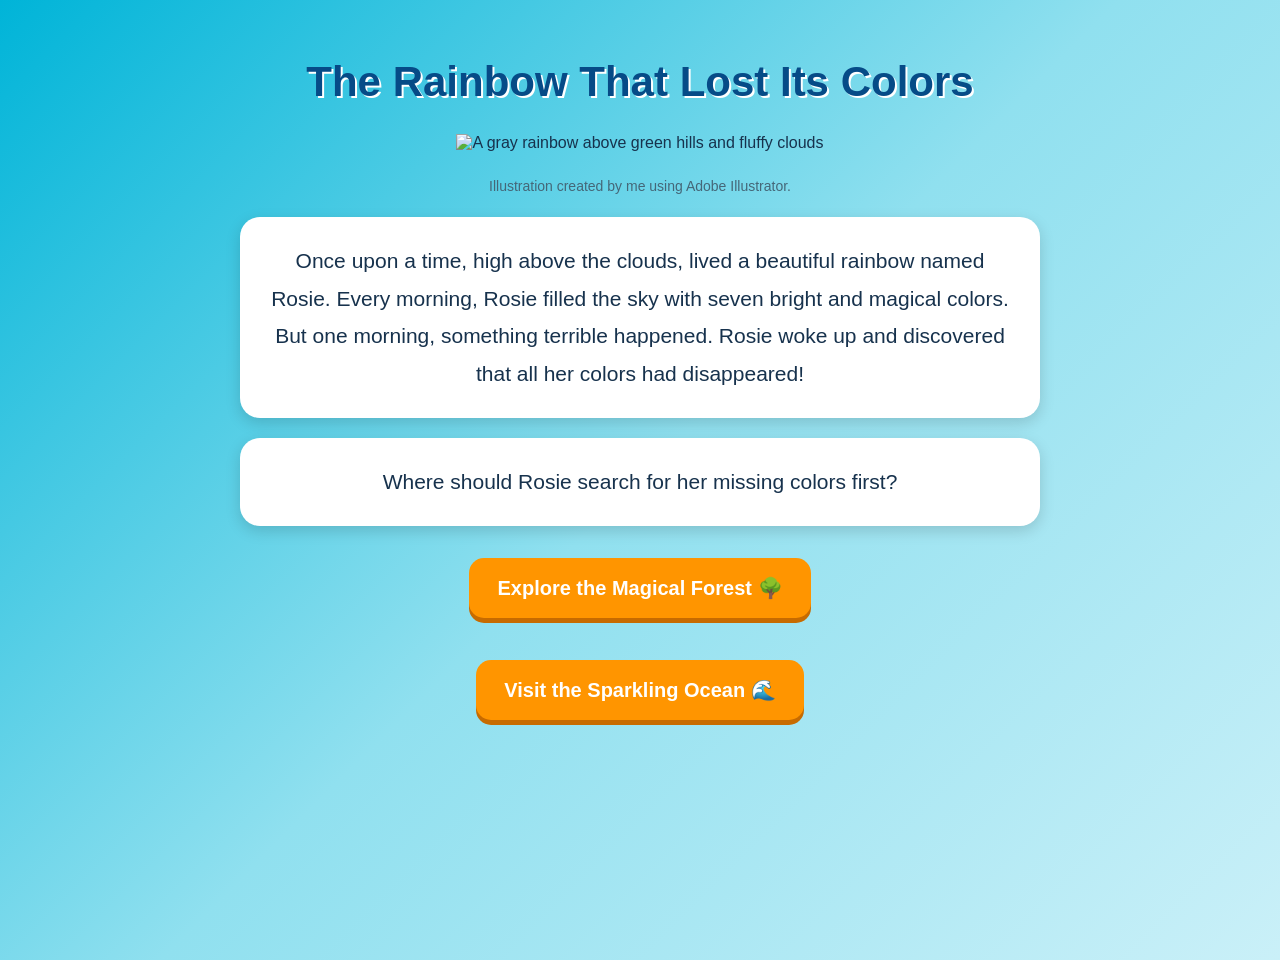
==== index.html @ e7f7cbfb "Upload Rainbow Adventure website" ====
<!DOCTYPE html>
<html lang="en">

<head>
    <meta charset="UTF-8">
    <title>The Rainbow That Lost Its Colors</title>
    <link rel="stylesheet" href="styles.css">
</head>

<body>

    <h1 class="title">The Rainbow That Lost Its Colors</h1>
<img src="images/rainbow-adventure.jpg"
     alt="A gray rainbow above green hills and fluffy clouds"
     class="story-image">
    <p class="image-credit">
    Illustration created by me using Adobe Illustrator.
</p>
    <p>
        Once upon a time, high above the clouds, lived a
        beautiful rainbow named Rosie. Every morning,
        Rosie filled the sky with seven bright and magical
        colors. But one morning, something terrible happened.
        Rosie woke up and discovered that all her colors
        had disappeared!
    </p>

    <p>
        Where should Rosie search for her missing colors first?
    </p>

    <a href="pg2.html">Explore the Magical Forest 🌳</a>

    <br><br>

    <a href="pg3.html">Visit the Sparkling Ocean 🌊</a>

<script>
localStorage.removeItem("helpedBenny");
localStorage.removeItem("helpedDolphin");
</script>
    </body>

</html>
---- styles.css ----
body {
    background: linear-gradient(
        135deg,
        #00B4D8,
        #90E0EF,
        #CAF0F8
    );

    font-family: Arial, sans-serif;
    text-align: center;
    color: #17324D;
    padding: 30px 15px;
    min-height: 100vh;
    margin: 0;
}

h1 {
    color: #064B87;
    font-size: 42px;
    text-shadow: 2px 2px white;
}

p {
    background-color: white;
    font-size: 21px;
    line-height: 1.8;
    padding: 25px;
    border-radius: 20px;
    max-width: 750px;
    margin: 20px auto;
    box-shadow: 0 5px 15px rgba(0,0,0,0.15);
}

a {
    display: inline-block;
    background: #FF9500;
    color: white;
    font-size: 20px;
    font-weight: bold;
    padding: 18px 28px;
    border-radius: 15px;
    text-decoration: none;
    margin: 12px;
    box-shadow: 0 5px 0 #C76B00;
    transition: 0.2s;
}

a:hover {
    background: #20A35B;
    transform: translateY(-4px);
}

a:active {
    transform: translateY(2px);
    box-shadow: 0 2px 0 #C76B00;
}

@media (max-width: 600px) {
    h1 {
        font-size: 30px;
    }

    p {
        font-size: 18px;
    }

    a {
        font-size: 18px;
    }
}
/* Small Image Credits */

.image-credit {
    font-size: 14px;
    color: #456778;
    background: transparent;
    box-shadow: none;
    padding: 0;
    margin: 25px auto 5px;
    text-align: center;
    line-height: 1.4;
}
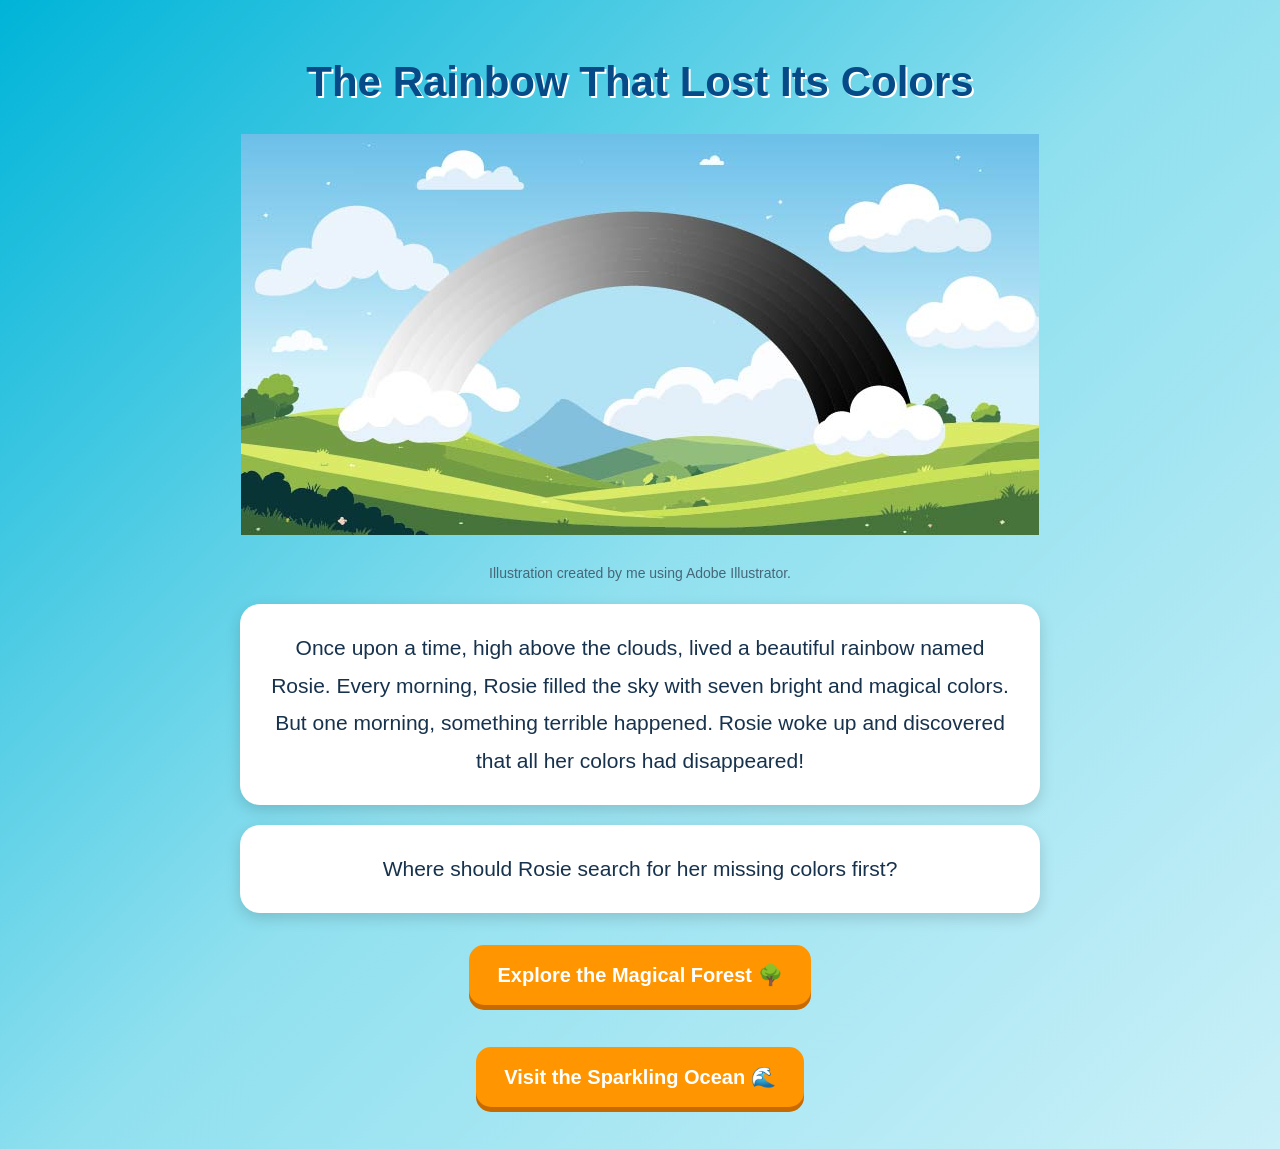
==== commit e7b6ed5e: "Fix image source path in index.html" ====
--- a/index.html
+++ b/index.html
@@ -10,7 +10,7 @@
 <body>
 
     <h1 class="title">The Rainbow That Lost Its Colors</h1>
-<img src="images/rainbow-adventure.jpg"
+<img src="Images/rainbow-adventure.jpg"
      alt="A gray rainbow above green hills and fluffy clouds"
      class="story-image">
     <p class="image-credit">
@@ -41,4 +41,4 @@
 </script>
     </body>
 
-</html>+</html>
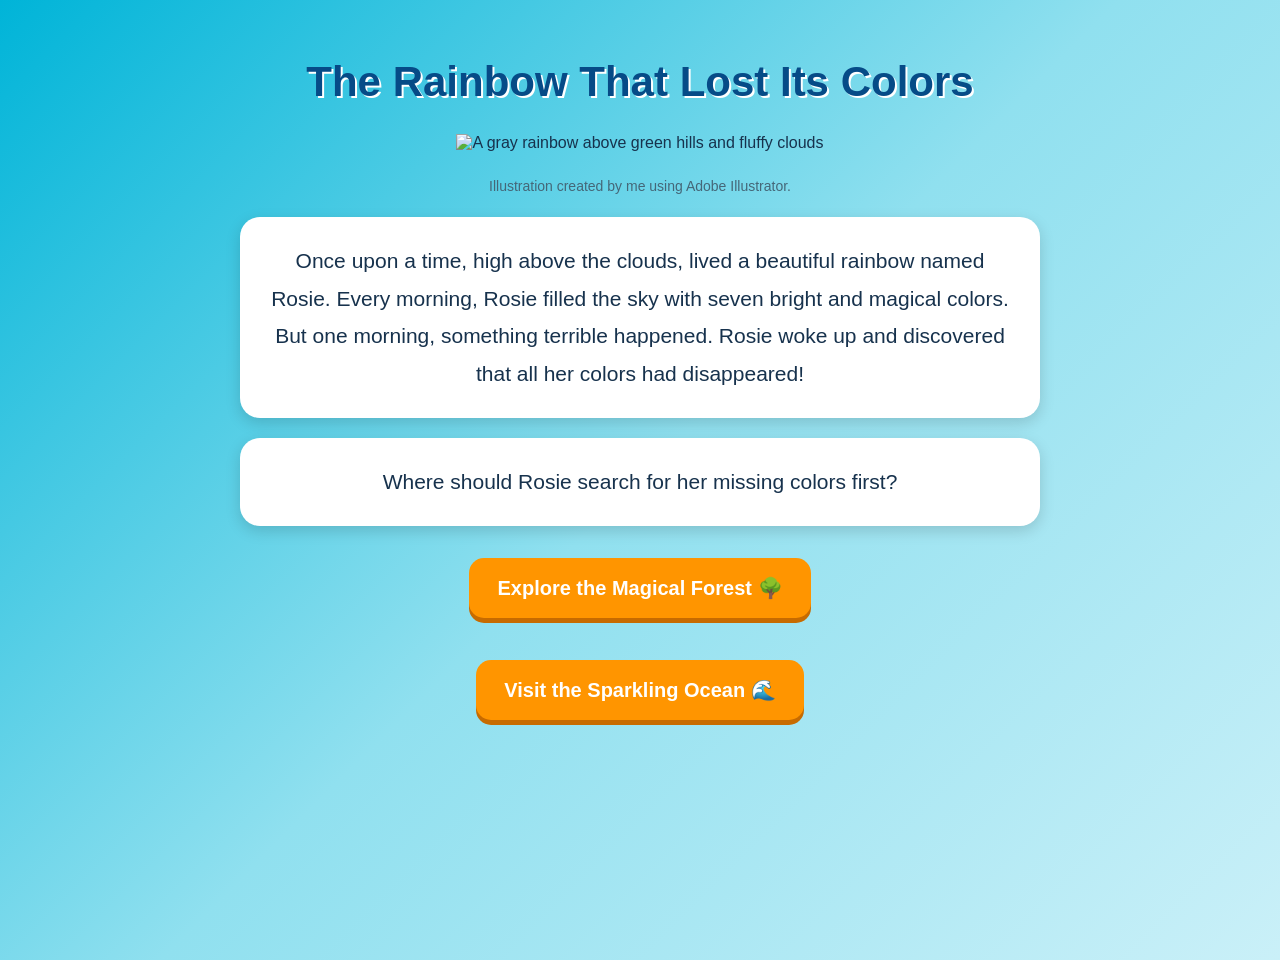
==== commit 24861aed: "Add files via upload updating small errors" ====
--- a/index.html
+++ b/index.html
@@ -10,7 +10,7 @@
 <body>
 
     <h1 class="title">The Rainbow That Lost Its Colors</h1>
-<img src="Images/rainbow-adventure.jpg"
+<img src="images/rainbow-adventure.jpg"
      alt="A gray rainbow above green hills and fluffy clouds"
      class="story-image">
     <p class="image-credit">
@@ -41,4 +41,4 @@
 </script>
     </body>
 
-</html>
+</html>
